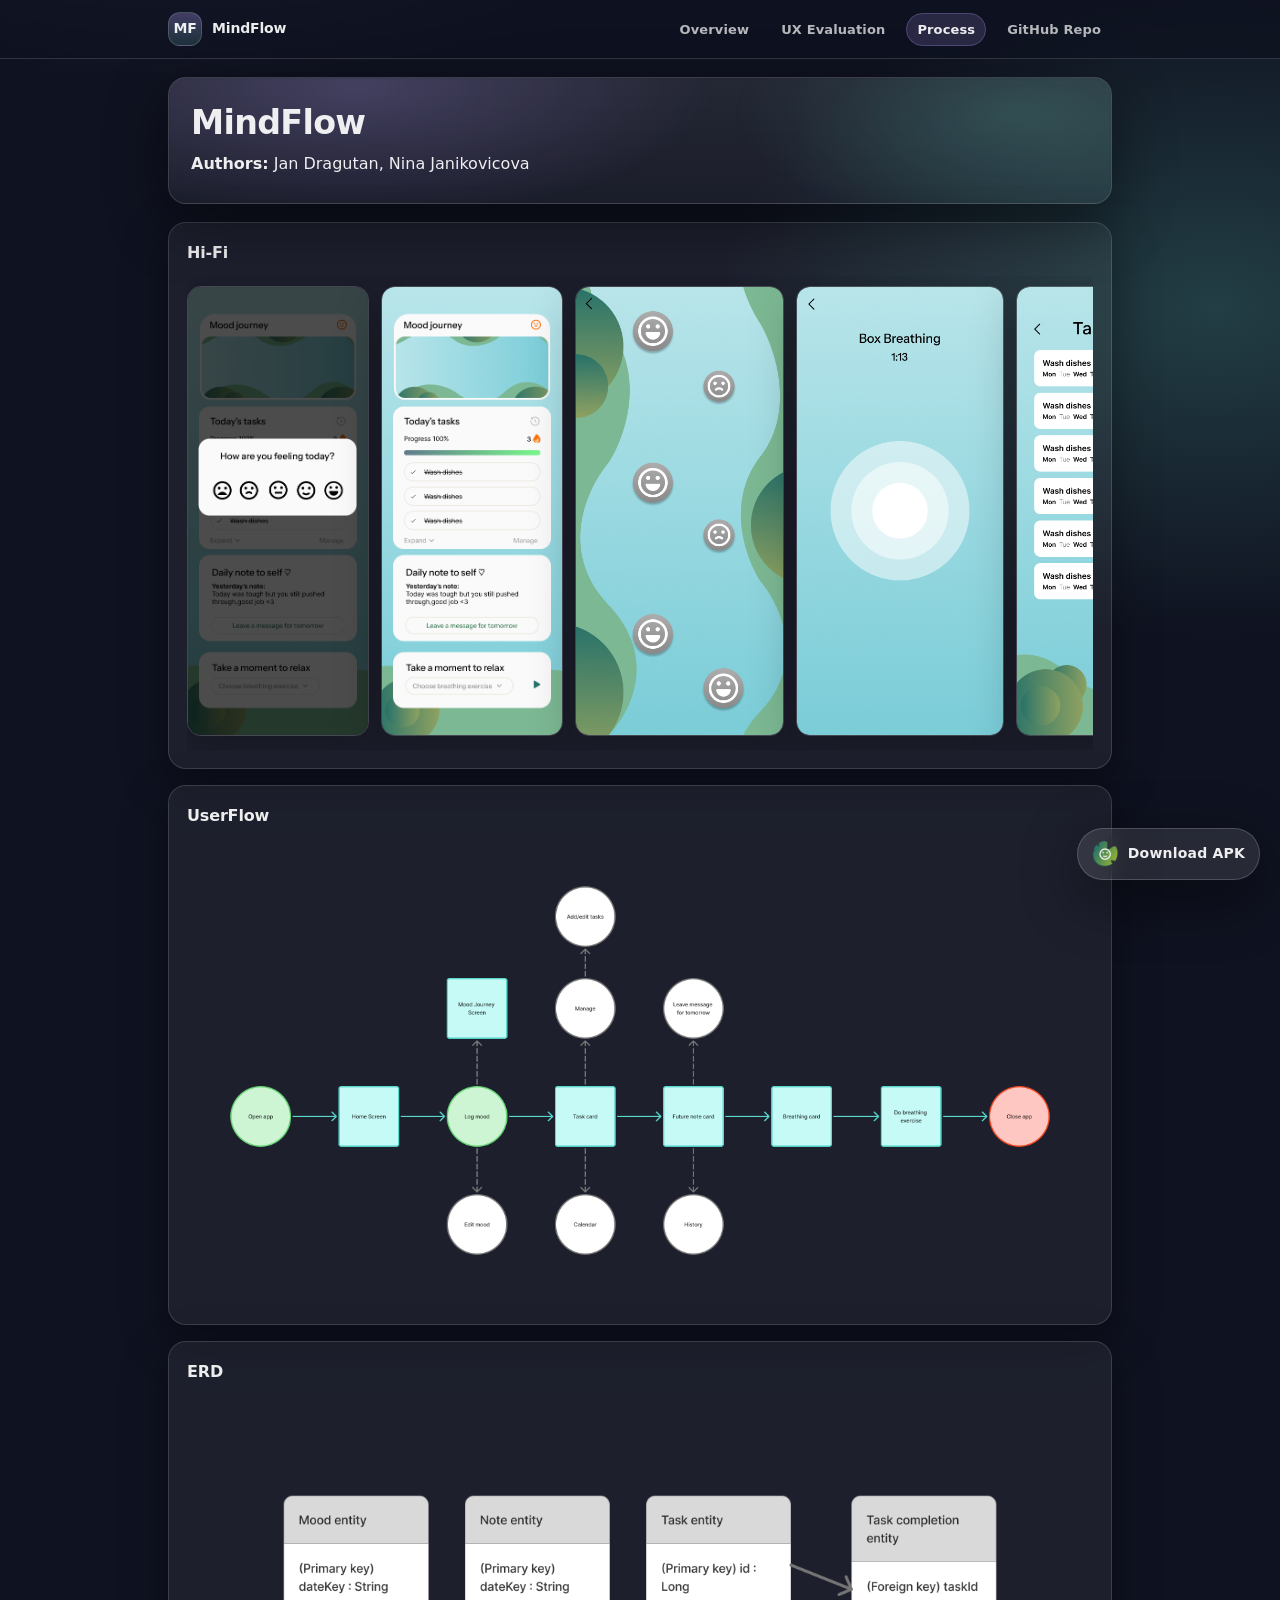
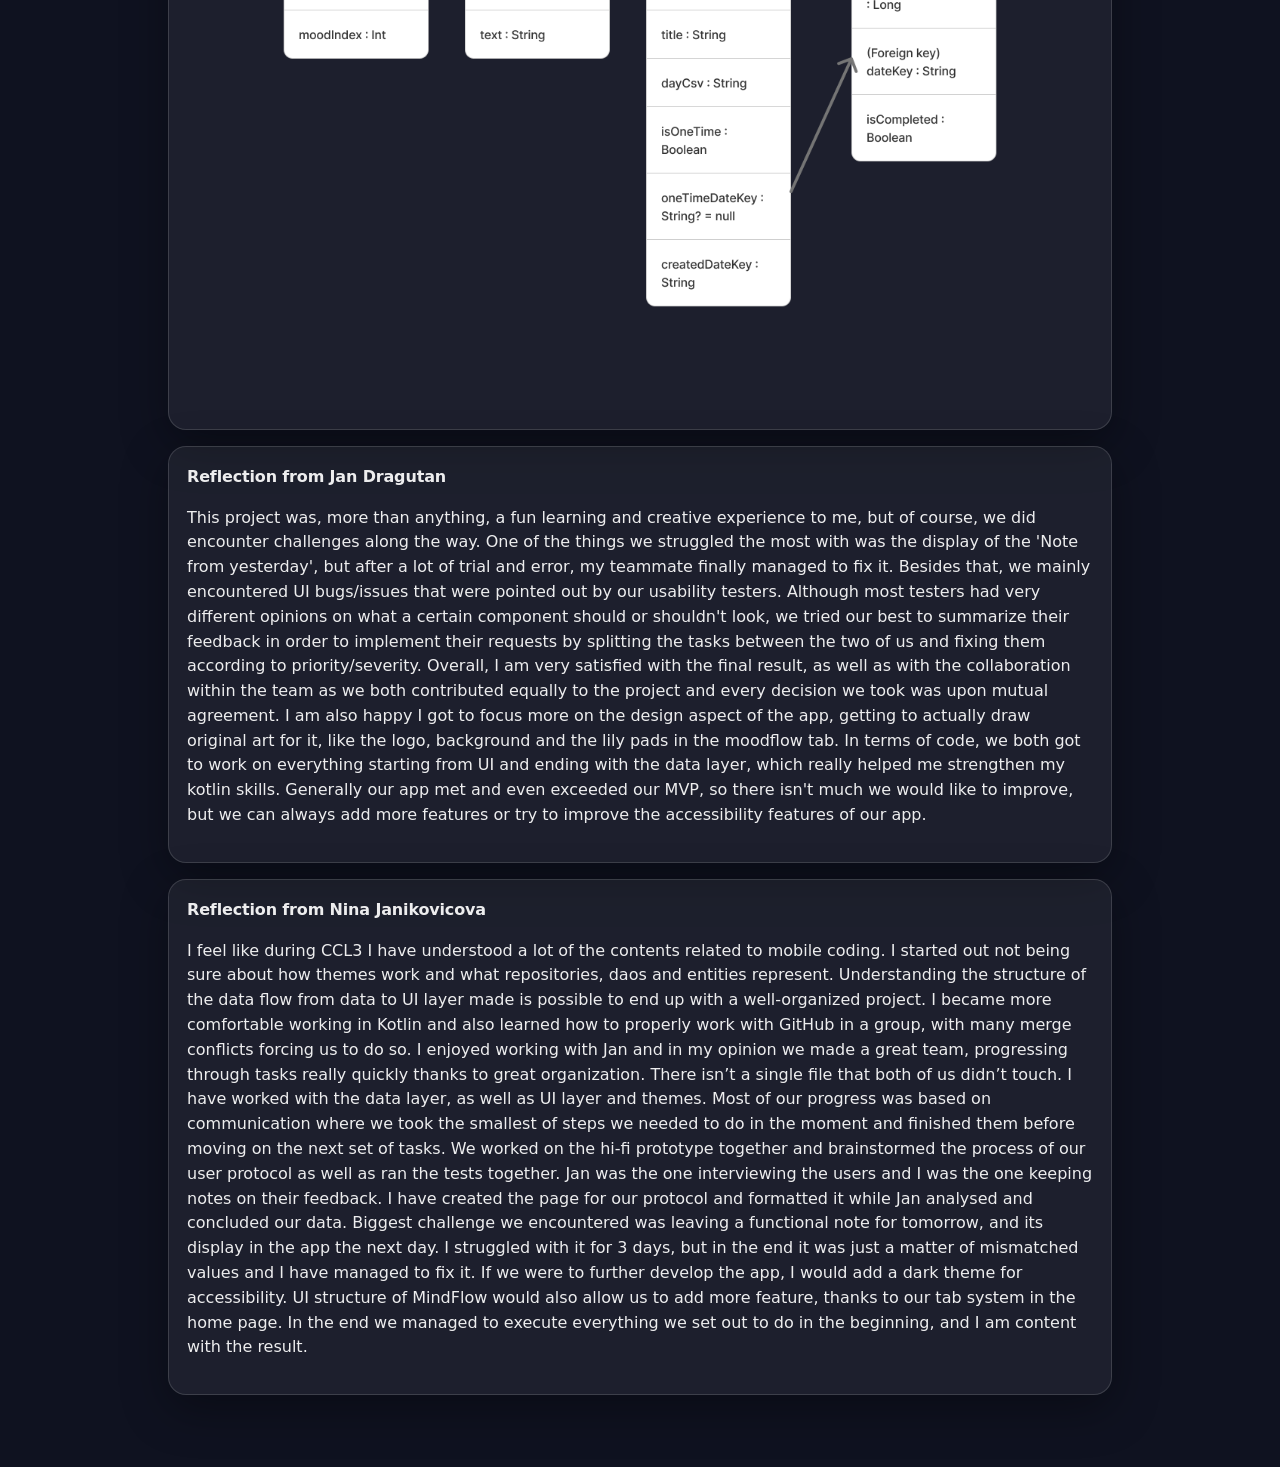
==== docs/prcs.html @ caf68ed5 "edited out page- separated process from overview (we still need to add screen recording and edit erd" ====
<!DOCTYPE html>
<html lang="en">
<head>
    <meta charset="UTF-8">
    <meta name="viewport" content="width=device-width, initial-scale=1.0">
    <title>MindFlow App</title>
    <link rel="stylesheet" href="styles.css" />
</head>
<body>

    <!-- Navigation bar -->
    <nav aria-label="Primary navigation">
  <div class="nav-inner">
    <a class="brand" href="index.html">
      <div class="brand-mark">MF</div>
      <span>MindFlow</span>
    </a>

    <ul class="nav-links">
  <li><a href="index.html" >Overview</a></li>
  <li><a href="uee.html">UX Evaluation</a></li>
  <li><a href="prcs.html"aria-current="page" >Process</a></li>
  <li>
    <a
      href="https://github.com/IrisJPEG/IrisJPEG-CCL3-WS2025"
      target="_blank"
      rel="noopener noreferrer"
    >
      GitHub Repo
    </a>
  </li>
</ul>

  </div>
</nav>
<main>
        <header>
            <h1>MindFlow</h1>
            <span><strong>Authors:</strong> Jan Dragutan, Nina Janikovicova</span>
        </header>
 <section>
  <h2>Hi-Fi</h2>

 <div class="hifi-scroll" aria-label="Hi-Fi screens (scroll horizontally)">
  <img class="hifi-img" src="img/iPhone12.png" alt="iPhone 12 Screen" />
  <img class="hifi-img" src="img/iPhone9.png" alt="iPhone 9 Screen" />
  <img class="hifi-img" src="img/iPhone1.png" alt="iPhone 1 Screen" />
  <img class="hifi-img" src="img/iPhone2.png" alt="iPhone 2 Screen" />
  <img class="hifi-img" src="img/iPhone6.png" alt="iPhone 6 Screen" />
  <img class="hifi-img" src="img/iPhone8.png" alt="iPhone 8 Screen" />
  <img class="hifi-img" src="img/iPhone10.png" alt="iPhone 10 Screen" />
  <img class="hifi-img" src="img/iPhone7.png" alt="iPhone 7 Screen" />
</div>
 </section>
 <section>
<h2>UserFlow</h2>
  <!-- User flow stays below -->
  <div class="userflow-wrap">
    <img src="img/userflow.png" alt="User flow" class="userflow" />
  </div>
 </section>
 <section>
  <h2>ERD</h2>
  <!-- User flow stays below -->
  <div class="userflow-wrap">
    <img src="img/Sql_diagram.png" alt="User flow" class="userflow" />
  </div>
</section>
        <section>
            <h2>Reflection from Jan Dragutan</h2>
            <p>
                This project was, more than anything, a fun learning and creative experience to me, but of course,
                we did encounter challenges along the way. One of the things we struggled the most with was the display
                of the 'Note from yesterday', but after a lot of trial and error, my teammate finally managed to fix it. Besides
                that, we mainly encountered UI bugs/issues that were pointed out by our usability testers. Although most
                testers had very different opinions on what a certain component should or shouldn't look, we tried our best to summarize
                their feedback in order to implement their requests by splitting the tasks
                between the two of us and fixing them according to priority/severity. Overall, I am very satisfied with the final
                result, as well as with the collaboration within the team as we both contributed equally to the project and every decision we
                took was upon mutual agreement. I am also happy I got to focus more on the design aspect of the app, getting to
                actually draw original art for it, like the logo, background and the lily pads in the moodflow tab.
                In terms of code, we both got to work on everything starting from UI and ending with the data layer, which really helped me strengthen my kotlin skills.
                Generally our app met and even exceeded our MVP, so there isn't much we would like to improve, but we can always
                add more features or try to improve the accessibility features of our app.
            </p>
        </section>

        <section>
            <h2>Reflection from Nina Janikovicova</h2>
            <p>
                I feel like during CCL3 I have understood a lot of the contents related to mobile coding. I started out not being
                sure about how themes work and what repositories, daos and entities represent. Understanding the structure of the
                data flow from data to UI layer made is possible to end up with a well-organized project.  I became more
                comfortable working in Kotlin and also learned how to properly work with GitHub in a group, with many merge
                conflicts forcing us to do so. I enjoyed working with Jan and in my opinion we made a great team, progressing
                through tasks really quickly thanks to great organization. There isn’t a single file that both of us didn’t touch.
                I have worked with the data layer, as well as UI layer and themes. Most of our progress was based on communication
                where we took the smallest of steps we needed to do in the moment and finished them before moving on the next set
                of tasks. We worked on the hi-fi prototype together and brainstormed the process of our user protocol as well as
                ran the tests together. Jan was the one interviewing the users and I was the one keeping notes on their feedback.
                I have created the page for our protocol and formatted it while Jan analysed and concluded our data. Biggest
                challenge we encountered was leaving a functional note for tomorrow, and its display in the app the next day. I
                struggled with it for 3 days, but in the end it was just a matter of mismatched values and I have managed to fix
                it. If we were to further develop the app, I would add a dark theme for accessibility. UI structure of MindFlow
                would also allow us to add more feature, thanks to our tab system in the home page. In the end we managed to
                execute everything we set out to do in the beginning, and I am content with the result.
            </p>
        </section>
    </main>
<!-- Floating Download APK button -->
<a class="apk-fab"
   href="apk/MindFlow.apk"
   download="MindFlow.apk"
   aria-label="Download MindFlow APK">
  <img src="img/icon.png" alt="" class="apk-fab__icon" />
  <span class="apk-fab__text">Download APK</span>
</a>

</body>
</html>
---- docs/styles.css ----
:root{
  --bg: #0f1220;
  --card: rgba(255,255,255,0.06);
  --card-2: rgba(255,255,255,0.09);
  --text: rgba(255,255,255,0.92);
  --muted: rgba(255,255,255,0.70);
  --faint: rgba(255,255,255,0.55);
  --line: rgba(255,255,255,0.14);
  --accent: #b79cff;
  --accent-2: #67d9c4;
  --shadow: 0 18px 60px rgba(0,0,0,0.45);
  --radius: 18px;
}

*{ box-sizing: border-box; }

body{
  margin: 0;
  font-family: ui-sans-serif, system-ui, -apple-system, Segoe UI, Roboto, Arial, "Apple Color Emoji","Segoe UI Emoji";
  color: var(--text);
  background:
    radial-gradient(1200px 700px at 15% -10%, rgba(183,156,255,0.30), transparent 55%),
    radial-gradient(900px 600px at 95% 10%, rgba(103,217,196,0.22), transparent 55%),
    radial-gradient(700px 500px at 55% 110%, rgba(183,156,255,0.18), transparent 60%),
    var(--bg);
  line-height: 1.55;
}

a{ color: inherit; }

/* NAV BAR */
nav{
  position: sticky;
  top: 0;
  z-index: 50;
  backdrop-filter: blur(10px);
  background: rgba(15,18,32,0.72);
  border-bottom: 1px solid var(--line);
}

/* Supports BOTH your old index.html nav markup and the uee.html nav markup */
.nav-inner,
nav{
  /* when nav is the container (index.html), these won't hurt */
}

.nav-inner{
  max-width: 980px;
  margin: 0 auto;
  padding: 12px 18px;
  display: flex;
  align-items: center;
  justify-content: space-between;
  gap: 14px;
}

/* Index.html currently has: <div class="logo">MindFlow</div> */
nav .logo{
  font-size: 14px;
  font-weight: 800;
  letter-spacing: -0.01em;
  color: var(--text);
}

/* uee.html brand */
.brand{
  display: flex;
  align-items: center;
  gap: 10px;
  font-weight: 800;
  letter-spacing: -0.01em;
  text-decoration: none;
}
.brand-mark{
  width: 34px;
  height: 34px;
  border-radius: 12px;
  display: grid;
  place-items: center;
  background: linear-gradient(180deg, rgba(183,156,255,0.30), rgba(103,217,196,0.16));
  border: 1px solid rgba(255,255,255,0.16);
  color: var(--text);
  font-size: 14px;
}
.brand span{
  color: var(--text);
  font-size: 14px;
  white-space: nowrap;
}

/* Index.html nav list: nav ul */
nav ul{
  list-style: none;
  display: flex;
  gap: 10px;
  margin: 0;
  padding: 0;
  flex-wrap: wrap;
  justify-content: flex-end;
}
nav ul li{ margin: 0; }

nav ul li a,
.nav-links a{
  text-decoration: none;
  padding: 8px 10px;
  border-radius: 999px;
  border: 1px solid transparent;
  color: var(--muted);
  font-size: 13px;
  font-weight: 600;
  letter-spacing: 0.01em;
}

nav ul li a:hover,
.nav-links a:hover{
  color: var(--text);
  background: rgba(255,255,255,0.06);
  border-color: rgba(255,255,255,0.10);
}

/* optional: mark current page */
.nav-links a[aria-current="page"],
nav ul li a[aria-current="page"]{
  color: var(--text);
  background: rgba(183,156,255,0.16);
  border-color: rgba(183,156,255,0.26);
}

/* Layout wrappers */
.wrap,
main{
  max-width: 980px;
  margin: 0 auto;
  padding: 18px 18px 56px;
}

/* Index.html uses <main> and <header> */
header{
  padding: 26px 22px;
  border: 1px solid var(--line);
  background: linear-gradient(180deg, rgba(255,255,255,0.09), rgba(255,255,255,0.05));
  border-radius: var(--radius);
  box-shadow: var(--shadow);
  position: relative;
  overflow: hidden;
  text-align: left; /* overrides your old centered style */
  margin-bottom: 18px;
}

header:before{
  content:"";
  position:absolute;
  inset:-2px;
  background:
    radial-gradient(600px 220px at 20% 10%, rgba(183,156,255,0.22), transparent 60%),
    radial-gradient(520px 220px at 90% 30%, rgba(103,217,196,0.18), transparent 55%);
  pointer-events:none;
  filter: blur(2px);
}

header > *{ position: relative; }

h1{
  margin: 0 0 10px;
  font-size: clamp(22px, 2.6vw, 34px);
  line-height: 1.15;
  letter-spacing: -0.02em;
  color: var(--text);
}

header p{
  margin: 0;
  color: var(--muted);
  font-size: 14px;
}

/* Sections on index.html */
section{
  border: 1px solid var(--line);
  border-radius: var(--radius);
  background: rgba(255,255,255,0.06);
  box-shadow: 0 14px 46px rgba(0,0,0,0.35);
  padding: 18px;
  margin: 0 0 16px 0;
}

h2{
  margin: 0 0 10px 0;
  font-size: 16px;
  letter-spacing: -0.01em;
  color: var(--text);
}

p{ color: var(--text); }

ul{
  margin: 8px 0 0 18px;
  padding: 0;
}
li{ margin: 6px 0; color: var(--text); }

.hifi-scroll{
  display: flex;
  gap: 12px;
  overflow-x: auto;
  padding: 10px 6px 14px;
  margin-top: 6px;

  overscroll-behavior-x: contain;
  -webkit-overflow-scrolling: touch;

  /* optional */
  scroll-snap-type: x mandatory;
  align-items: flex-start; /* prevents vertical stretching */
}

.hifi-scroll .hifi-img{
  flex: 0 0 auto;
  width: auto !important;
  max-width: none !important;
  height: auto !important;

  max-height: 450px;   /* ← adjust this number */

  display: block;
  margin: 0 !important;

  border: 1px solid rgba(255,255,255,0.18);
  border-radius: 14px;
  box-shadow: 0 14px 46px rgba(0,0,0,0.25);

  scroll-snap-align: start;
}



/* Make items in the horizontal scroller behave like cards */
.hifi-scroll img{
  flex: 0 0 auto;

  /* adjust to taste */
  width: 240px;
  max-width: 70vw;

  /* keep your existing image look, but remove auto-centering */
  margin: 0;

  scroll-snap-align: start;
}

/* Optional: subtle scrollbar styling (works in modern browsers) */
.hifi-scroll{
  scrollbar-width: thin;
  scrollbar-color: rgba(255,255,255,0.18) transparent;
}
.hifi-scroll::-webkit-scrollbar{
  height: 10px;
}
.hifi-scroll::-webkit-scrollbar-track{
  background: transparent;
}
.hifi-scroll::-webkit-scrollbar-thumb{
  background: rgba(255,255,255,0.16);
  border-radius: 999px;
  border: 2px solid transparent;
  background-clip: padding-box;
}

/* User flow stays under the scroller and uses full available width */
.userflow-wrap{
  margin-top: 14px;
}
.userflow{
  max-width: 980px; /* match your page max width */
  width: 100%;
  margin: 0 auto;
}

/* Default images on the page (NOT the Hi-Fi scroller) */
section img:not(.userflow):not(.hifi-img){
  width: 100%;
  max-width: 520px;
  display: block;
  margin: 14px auto;
  border: 1px solid rgba(255,255,255,0.18);
  border-radius: 14px;
  box-shadow: 0 14px 46px rgba(0,0,0,0.25);
}

/* Floating APK download button (bottom-right) */
.apk-fab{
  position: fixed;
  right: 20px;
  bottom: 20px;
  z-index: 9999;

  display: inline-flex;
  align-items: center;
  gap: 10px;

  padding: 12px 14px;
  border-radius: 999px;

  background: rgba(255,255,255,0.10);
  border: 1px solid rgba(255,255,255,0.18);
  backdrop-filter: blur(10px);

  color: rgba(255,255,255,0.92);
  text-decoration: none;

  box-shadow: 0 18px 60px rgba(0,0,0,0.45);
}

.apk-fab:hover{
  transform: translateY(-1px);
  background: rgba(255,255,255,0.14);
}

.apk-fab:active{
  transform: translateY(0px);
}

.apk-fab:focus-visible{
  outline: 2px solid rgba(183,156,255,0.9);
  outline-offset: 3px;
}

.apk-fab__icon{
  width: 26px;
  height: 26px;
  border-radius: 8px;
  object-fit: cover;
  flex: 0 0 auto;
}

.apk-fab__text{
  font-size: 14px;
  font-weight: 600;
  letter-spacing: 0.2px;
  white-space: nowrap;
}

/* Mobile: make it a compact pill */
@media (max-width: 480px){
  .apk-fab{
    right: 14px;
    bottom: 14px;
    padding: 10px 12px;
  }
  .apk-fab__text{
    font-size: 13px;
  }
}


/* Print-friendly (matches uee.html behavior) */
@media print{
  nav{ display: none; }
  body{ background: #fff; color: #111; }
  header, section{ box-shadow: none; }
  header, section{ border-color: #ddd; background: #fff; }
  h1, h2, p, li{ color: #111; }
}
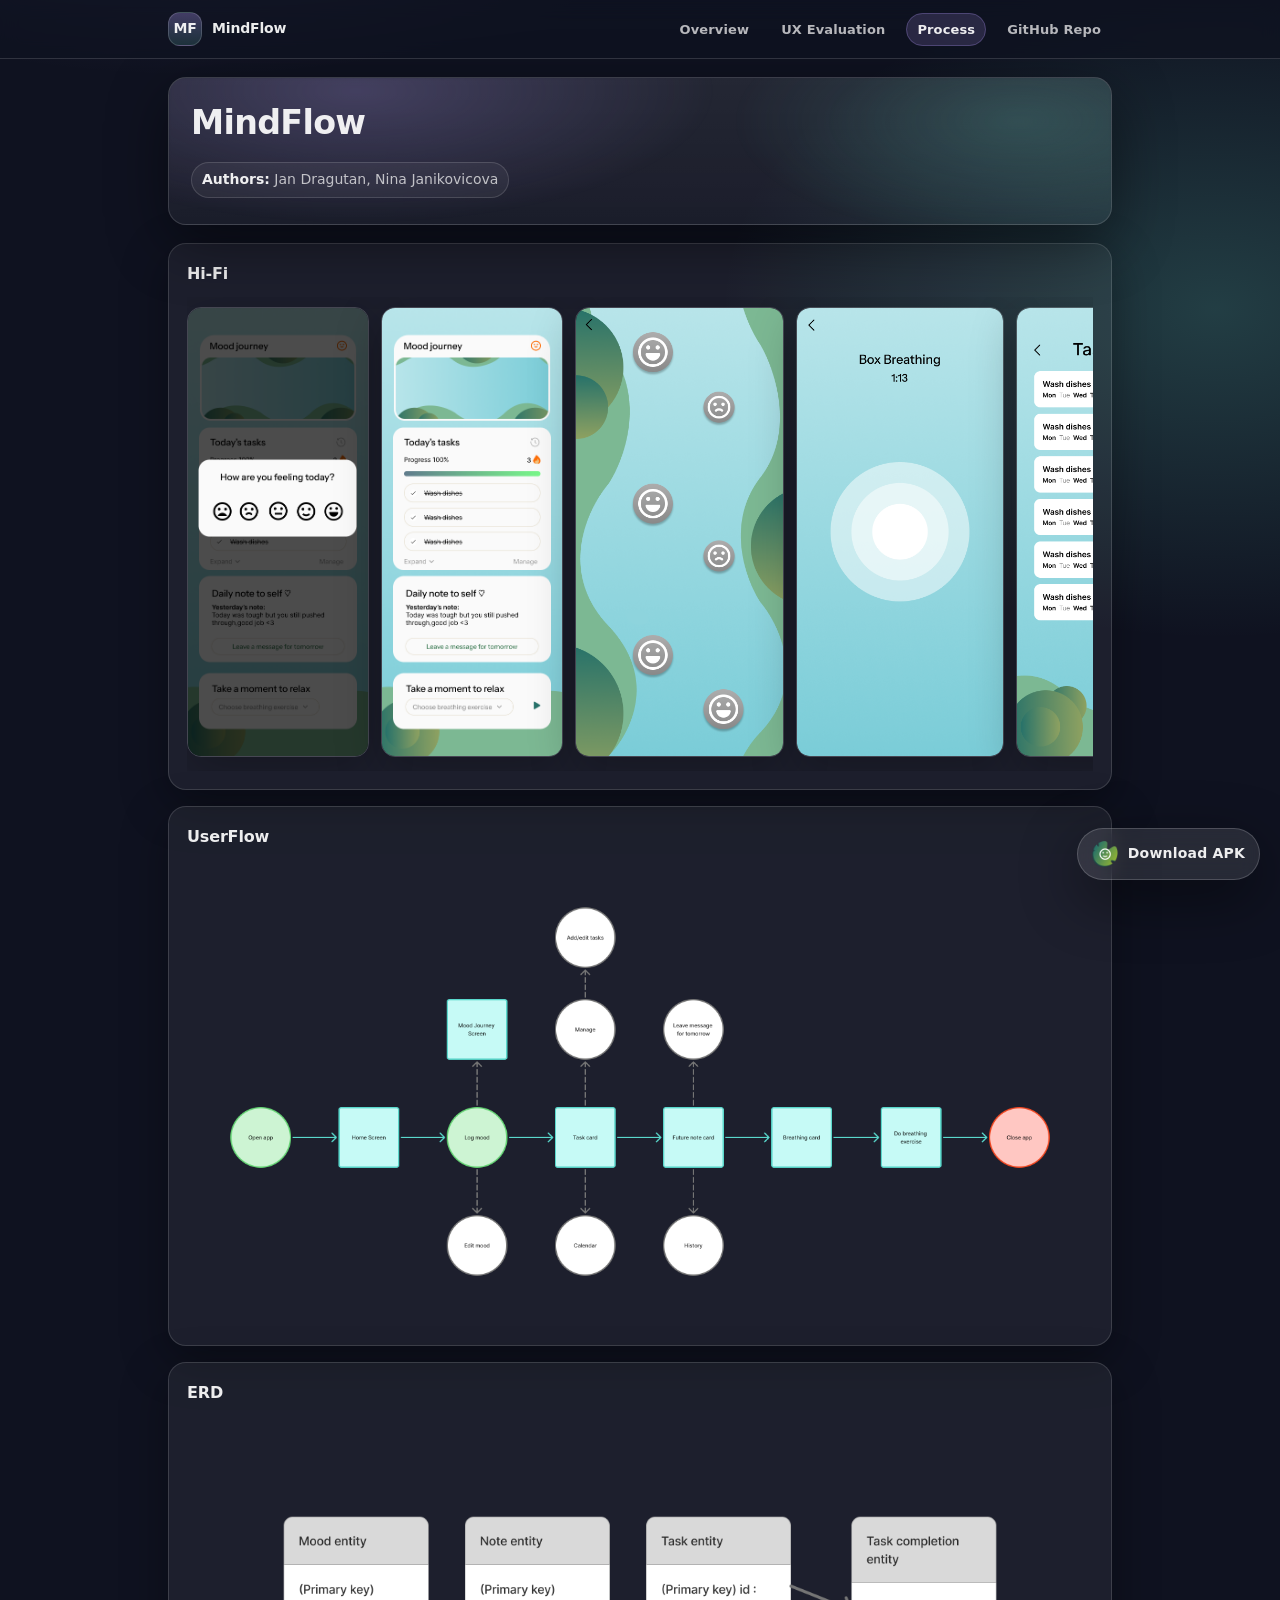
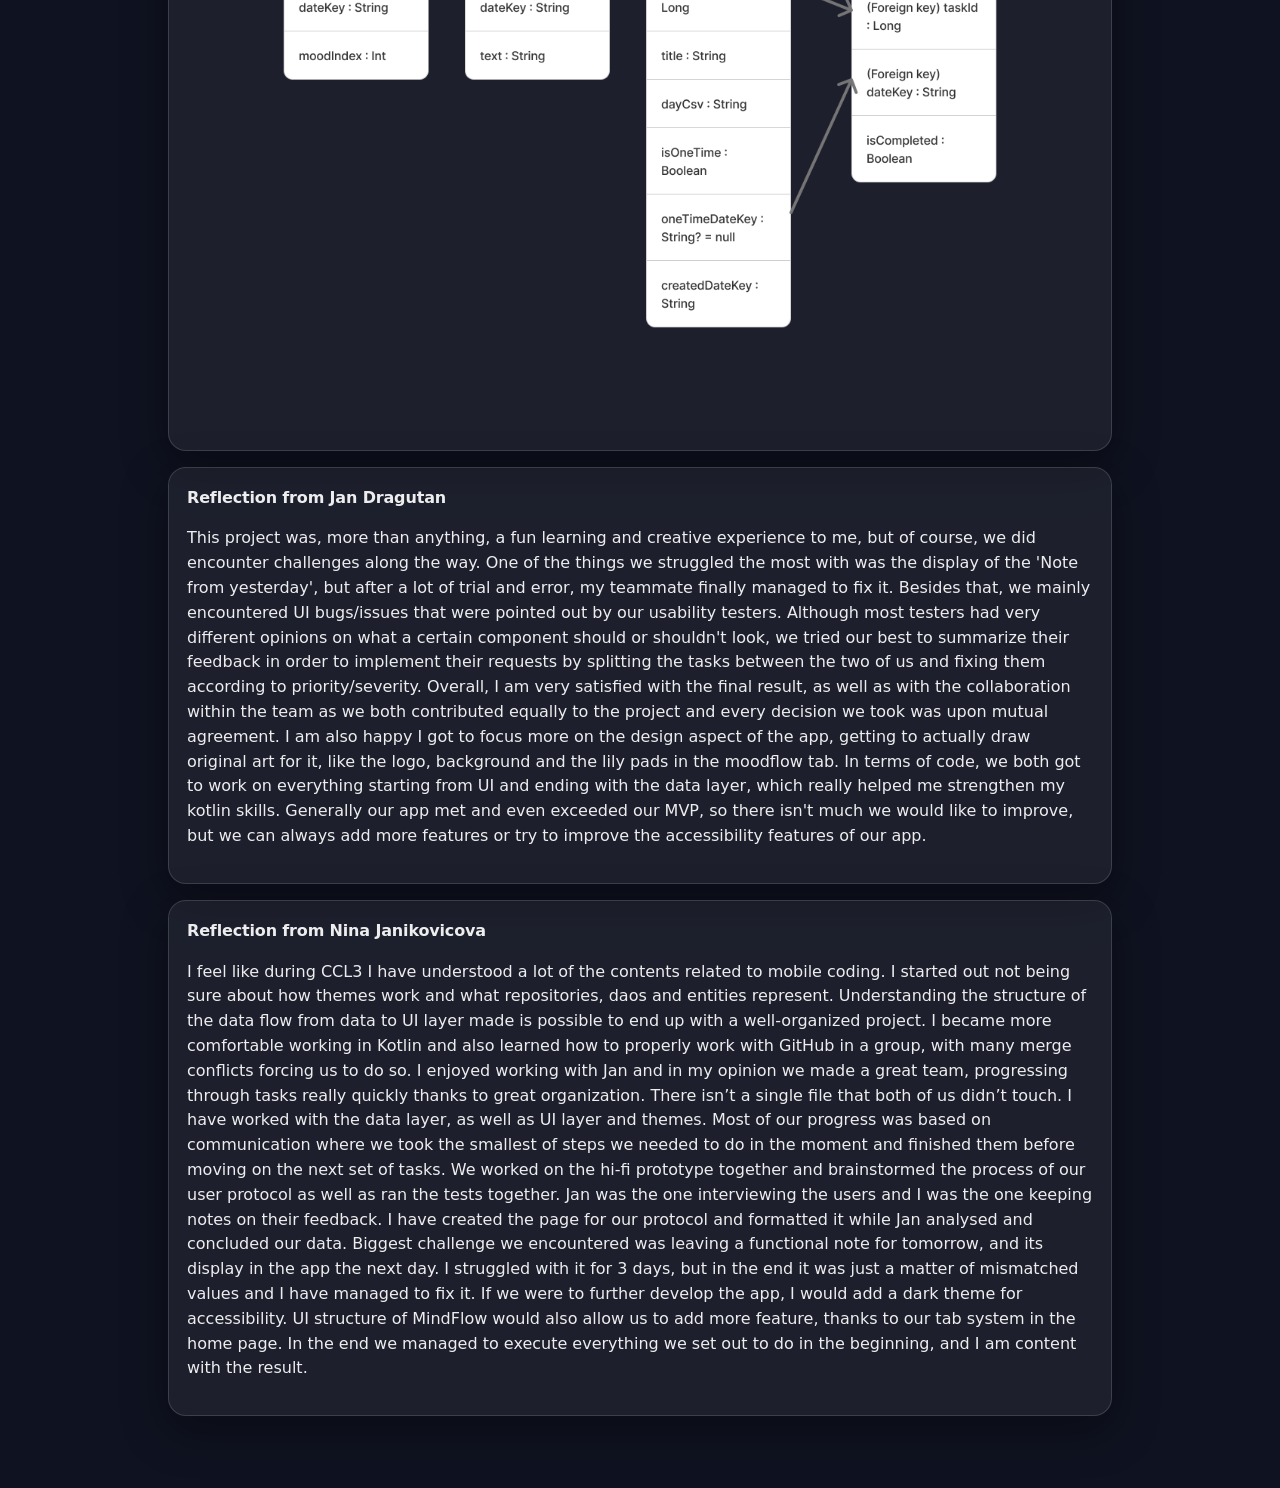
==== commit bd0b81c3: "authors pill consistent" ====
--- a/docs/prcs.html
+++ b/docs/prcs.html
@@ -36,7 +36,7 @@
 <main>
         <header>
             <h1>MindFlow</h1>
-            <span><strong>Authors:</strong> Jan Dragutan, Nina Janikovicova</span>
+            <p class="meta-pill"><strong>Authors:</strong> Jan Dragutan, Nina Janikovicova</p>
         </header>
  <section>
   <h2>Hi-Fi</h2>
--- a/docs/styles.css
+++ b/docs/styles.css
@@ -161,6 +161,19 @@
 
 header > *{ position: relative; }
 
+.meta-pill{
+  display: inline-block;
+  margin-top: 10px;
+  padding: 6px 10px;
+  border: 1px solid var(--line);
+  border-radius: 999px;
+  background: rgba(255,255,255,0.05);
+  color: var(--muted);
+  font-size: 14px;
+}
+.meta-pill strong{ color: var(--text); font-weight: 700; }
+
+
 h1{
   margin: 0 0 10px;
   font-size: clamp(22px, 2.6vw, 34px);
@@ -340,6 +353,22 @@
   letter-spacing: 0.2px;
   white-space: nowrap;
 }
+
+.video-wrap {
+  display: flex;
+  justify-content: center;
+  margin-top: 1.5rem;
+}
+
+.video-wrap video {
+  width: 100%;
+  max-width: 450px;      /* adjust to taste (800–1000px works well) */
+  border-radius: 16px;
+  box-shadow: 0 18px 40px rgba(0, 0, 0, 0.35);
+  background: #000;      /* prevents white flashes before load */
+}
+
+
 
 /* Mobile: make it a compact pill */
 @media (max-width: 480px){
